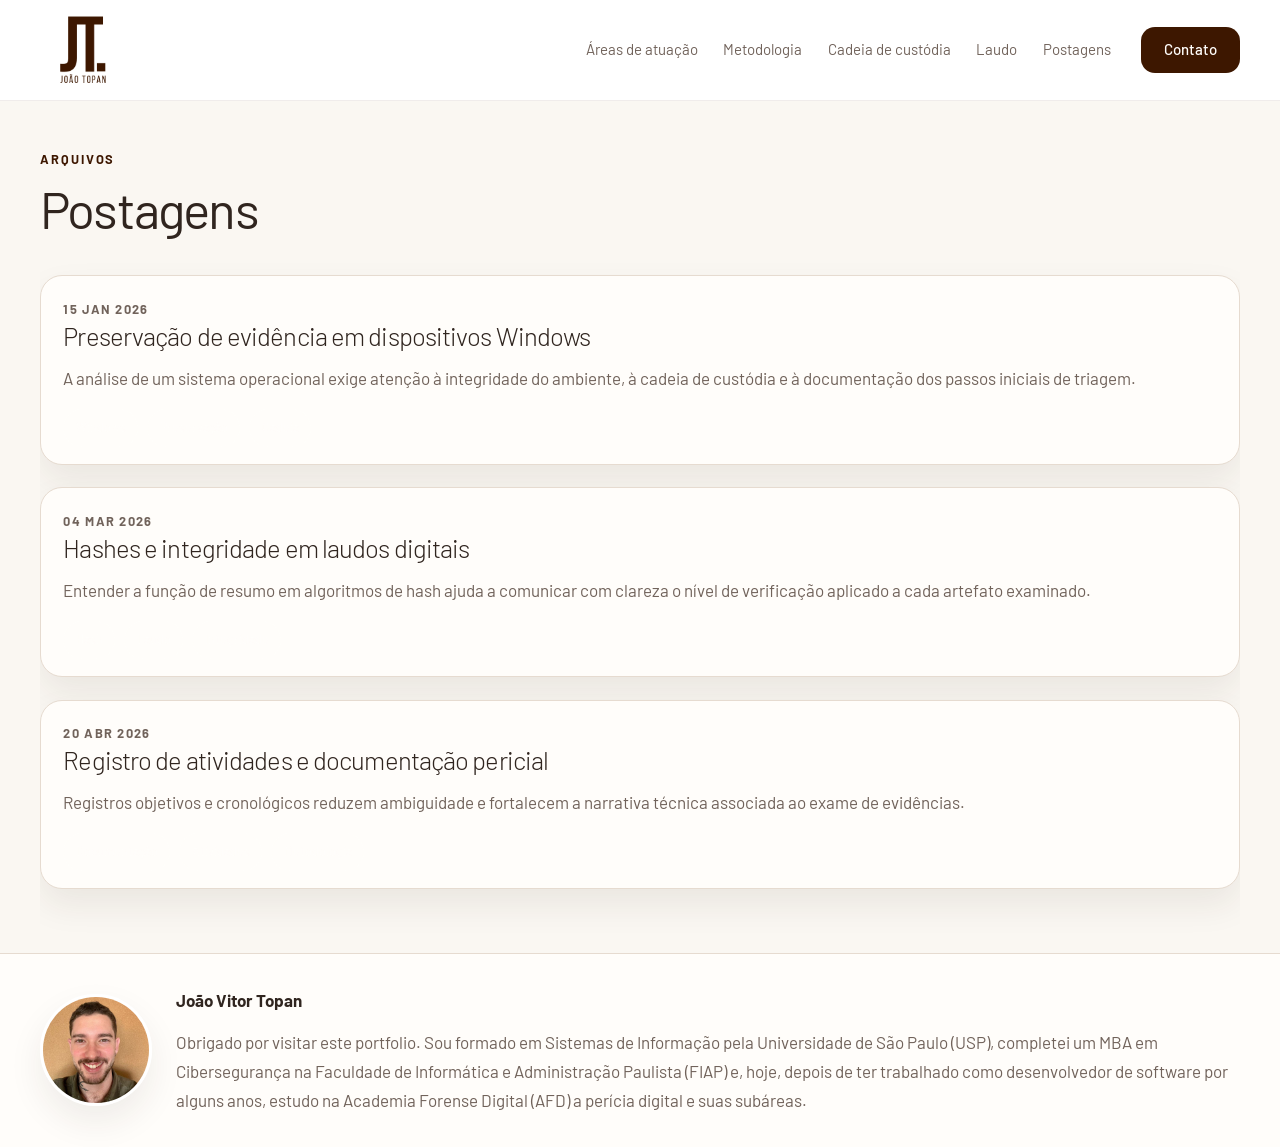
==== posts.html @ 3cdde1cd "v1" ====
<!DOCTYPE html>
<html lang="pt-BR">
  <head>
    <meta charset="UTF-8" />
    <meta http-equiv="X-UA-Compatible" content="IE=edge" />
    <meta name="viewport" content="width=device-width, initial-scale=1.0" />
    <meta
      name="description"
      content="Postagens sobre perícia digital, cadeia de custódia, laudos e análises de evidências."
    />
    <title>Postagens | João</title>
    <link rel="icon" href="assets/img/logo.png" type="image/png" />
    <link rel="preconnect" href="https://fonts.googleapis.com" />
    <link rel="preconnect" href="https://fonts.gstatic.com" crossorigin />
    <link
      href="https://fonts.googleapis.com/css2?family=Barlow:wght@300;400;500;600;700&display=swap"
      rel="stylesheet"
    />
    <link rel="stylesheet" href="css/style.css" />
  </head>
  <body>
    <header class="site-header">
      <nav class="navbar container" aria-label="Navegação principal">
        <a class="brand" href="index.html" aria-label="Voltar para a página inicial">
          <img src="assets/img/logo.png" alt="Logo João" height="86" width="86" />
        </a>

        <button
          class="nav-toggle"
          type="button"
          aria-controls="nav-menu"
          aria-expanded="false"
          aria-label="Abrir menu"
        >
          <span></span>
          <span></span>
          <span></span>
        </button>

        <div class="nav-menu" id="nav-menu">
          <a href="index.html#areas">Áreas de atuação</a>
          <a href="index.html#metodologia">Metodologia</a>
          <a href="index.html#custodia">Cadeia de custódia</a>
          <a href="index.html#laudo">Laudo</a>
          <a href="posts.html">Postagens</a>
          <a href="index.html#contato">Contato</a>
        </div>
      </nav>
    </header>

    <main class="container posts-page">
      <header class="page-header revelar">
        <p class="eyebrow">Arquivos</p>
        <h1>Postagens</h1>
      </header>

      <section class="post-list" aria-label="Lista de postagens">
        <article class="post-card revelar">
          <p class="post-date">15 jan 2026</p>
          <h2>Preservação de evidência em dispositivos Windows</h2>
          <p>
            A análise de um sistema operacional exige atenção à integridade do ambiente, à cadeia de
            custódia e à documentação dos passos iniciais de triagem.
          </p>
          <div class="case-tags">
            <span>Windows</span>
            <span>Preservação</span>
            <span>Cadeia</span>
          </div>
        </article>

        <article class="post-card revelar">
          <p class="post-date">04 mar 2026</p>
          <h2>Hashes e integridade em laudos digitais</h2>
          <p>
            Entender a função de resumo em algoritmos de hash ajuda a comunicar com clareza o nível de
            verificação aplicado a cada artefato examinado.
          </p>
          <div class="case-tags">
            <span>Hash</span>
            <span>Laudo</span>
            <span>Integridade</span>
          </div>
        </article>

        <article class="post-card revelar">
          <p class="post-date">20 abr 2026</p>
          <h2>Registro de atividades e documentação pericial</h2>
          <p>
            Registros objetivos e cronológicos reduzem ambiguidade e fortalecem a narrativa técnica
            associada ao exame de evidências.
          </p>
          <div class="case-tags">
            <span>Documentação</span>
            <span>Atividades</span>
            <span>Metodologia</span>
          </div>
        </article>
      </section>
    </main>

    <footer class="site-footer">
      <div class="container footer-grid">
        <div class="footer-profile">
          <img
            class="footer-avatar"
            src="assets/img/footer.jpg"
            alt="Retrato de João Vitor Topan"
            width="160"
            height="160"
          />
          <div class="footer-profile-copy">
            <p class="footer-title">João Vitor Topan</p>
            <p>
              Obrigado por visitar este portfolio. Sou formado em Sistemas de Informação pela
              Universidade de São Paulo (USP), completei um MBA em Cibersegurança na Faculdade de
              Informática e Administração Paulista (FIAP) e, hoje, depois de ter trabalhado como
              desenvolvedor de software por alguns anos, estudo na Academia Forense Digital (AFD) a
              perícia digital e suas subáreas.
            </p>
          </div>
        </div>
      </div>
    </footer>

    <script src="js/main.js"></script>
  </body>
</html>
---- css/style.css ----
:root {
  --bg: #faf7f2;
  --surface: #fffdfa;
  --surface-alt: #f5f0e9;
  --surface-soft: #f1e8df;
  --text: #30251f;
  --muted: #71635b;
  --border: #e6dbd0;
  --brand: #3d1700;
  --brand-soft: #f4e9df;
  --brand-rgb: 61, 23, 0;
  --shadow: 0 16px 34px rgba(52, 33, 22, 0.08);
  --radius: 22px;
  --radius-md: 18px;
  --radius-sm: 12px;
  --navbar-height: 100px;
  --methodology-pin-duration: 320px;
  --space-xs: 0.5rem;
  --space-sm: 1rem;
  --space-md: 1.5rem;
  --space-lg: 2rem;
  --space-xl: 3rem;
  --space-2xl: 4rem;
  --line-height: 1.7;
  --font-body: "Barlow", "Segoe UI", sans-serif;
  --font-heading: "Barlow", "Segoe UI", sans-serif;
  --font-mono: "SFMono-Regular", "Consolas", monospace;
}

* {
  box-sizing: border-box;
}

html {
  scroll-behavior: smooth;
  scroll-padding-top: 112px;
}

body {
  margin: 0;
  font-family: var(--font-body);
  font-size: 1.0625rem;
  background: var(--bg);
  color: var(--text);
  line-height: var(--line-height);
  text-rendering: optimizeLegibility;
  -webkit-font-smoothing: antialiased;
}

img {
  display: block;
  max-width: 100%;
  height: auto;
}

a {
  color: inherit;
  text-decoration: none;
}

button,
input,
textarea {
  font: inherit;
}

svg {
  overflow: visible;
}

.container {
  width: min(1200px, calc(100% - 48px));
  margin: 0 auto;
}

.site-header {
  position: sticky;
  top: 0;
  z-index: 20;
  background: #fff;
  border-bottom: 1px solid rgba(var(--brand-rgb), 0.08);
}

.navbar {
  display: flex;
  align-items: center;
  justify-content: space-between;
  width: min(1200px, calc(100% - 48px));
  max-width: 1200px;
  min-height: 100px;
  padding: 0;
  margin: 0 auto;
  position: relative;
}

.brand {
  display: inline-flex;
  align-items: center;
  justify-content: center;
  flex: 0 0 auto;
}

.brand img {
  width: 86px;
  height: 86px;
  object-fit: contain;
}

.nav-menu {
  display: flex;
  align-items: center;
  gap: clamp(1.1rem, 2vw, 2rem);
  font-size: 0.94rem;
  font-weight: 400;
  color: var(--muted);
}

.nav-menu a {
  position: relative;
  padding: 0.45rem 0;
  white-space: nowrap;
}

.nav-menu a:last-child {
  align-self: center;
  display: inline-flex;
  align-items: center;
  min-height: 46px;
  margin-left: 0.25rem;
  padding: 0 1.45rem;
  border-radius: 14px;
  background: var(--brand);
  color: #fffdfa;
  font-weight: 500;
}

.nav-menu a::after {
  content: "";
  position: absolute;
  left: 0;
  bottom: -0.2rem;
  width: 100%;
  height: 2px;
  background: var(--brand);
  transform: scaleX(0);
  transform-origin: left center;
  transition: transform 0.2s ease;
}

.nav-menu a:hover::after,
.nav-menu a:focus-visible::after {
  transform: scaleX(1);
}

.nav-menu a:last-child::after {
  content: none;
}

.nav-toggle {
  display: none;
  width: 46px;
  height: 46px;
  border: 1px solid var(--border);
  background: var(--surface);
  border-radius: 12px;
  padding: 0.7rem 0.6rem;
  cursor: pointer;
}

.nav-toggle span {
  display: block;
  width: 100%;
  height: 2px;
  background: var(--text);
  margin: 0.24rem 0;
  border-radius: 999px;
}

main {
  overflow-x: clip;
}

section {
  position: relative;
}

.hero {
  display: grid;
  grid-template-columns: 1.1fr 0.9fr;
  align-items: center;
  gap: 2.5rem;
  min-height: 75vh;
  padding: 3rem 0 2rem;
}

.eyebrow {
  margin: 0 0 0.45rem;
  color: var(--brand);
  font-size: 0.8rem;
  font-weight: 700;
  letter-spacing: 0.12rem;
  text-transform: uppercase;
}

h1,
h2,
h3 {
  color: var(--text);
  line-height: 1.2;
  margin: 0;
  font-weight: 500;
}

h1,
h2 {
  font-family: var(--font-heading);
  font-weight: 300;
  letter-spacing: -0.035em;
}

h1 {
  font-size: clamp(2.9rem, 4vw, 5rem);
  font-weight: 400;
  margin-bottom: 1.8rem;
}

h2 {
  font-size: clamp(2.2rem, 3.2vw, 3.25rem);
  margin-bottom: 0.8rem;
}

.hero-copy {
  max-width: 610px;
  margin-top: -1.25rem;
}

.lead-copy p {
  margin: 0 0 1rem;
  color: var(--muted);
  font-size: 1.125rem;
}

.lead-copy strong {
  color: var(--brand);
}

.hero-photo-wrap {
  margin: 0;
  justify-self: end;
  width: min(100%, 480px);
  border-radius: var(--radius);
  overflow: hidden;
  background: linear-gradient(135deg, #f3ebe2, #e8d8ca);
  box-shadow: var(--shadow);
}

.profile-photo {
  width: 100%;
  aspect-ratio: 1 / 1;
  object-fit: cover;
  border-radius: var(--radius);
}

.section {
  padding: 4.5rem 0;
}

.section-heading {
  margin-bottom: 2rem;
}

.section-heading.centered {
  text-align: center;
}

#areas.section {
  padding-bottom: 6.5rem;
}

.cards-grid {
  display: grid;
  grid-template-columns: repeat(8, minmax(0, 1fr));
  gap: 1.25rem;
  justify-items: center;
}

.mini-card:nth-child(5) {
  grid-column: 2 / span 2;
}

.mini-card:nth-child(6) {
  grid-column: 4 / span 2;
}

.mini-card:nth-child(7) {
  grid-column: 6 / span 2;
}

.mini-card {
  grid-column: span 2;
  width: 100%;
  background: var(--surface);
  border: 1px solid var(--border);
  border-radius: var(--radius-md);
  box-shadow: var(--shadow);
  padding: 1.2rem 1rem 1rem;
  text-align: center;
  transition: transform 0.2s ease, box-shadow 0.2s ease;
}

.mini-card:hover {
  transform: translateY(-4px);
  box-shadow: 0 20px 32px rgba(52, 33, 22, 0.1);
}

.mini-card img {
  width: 38px;
  height: 38px;
  object-fit: contain;
  margin: 0 auto 0.7rem;
}

.mini-card h3 {
  font-size: 1rem;
  font-weight: 500;
  letter-spacing: 0.01em;
}

.methodology {
  background: linear-gradient(180deg, #f3ebe2, #faf7f2);
  padding: 4rem 0 0;
}

.methodology-scroll {
  position: relative;
}

.methodology-sticky {
  position: relative;
}

.methodology-scroll.is-pinned .methodology-sticky {
  position: fixed;
  top: var(--navbar-height);
  right: 0;
  left: 0;
  z-index: 10;
  background: linear-gradient(180deg, #f3ebe2, #faf7f2);
}

.methodology-scroll.is-released .methodology-sticky {
  transform: translateY(var(--methodology-pin-duration));
}

.methodology-inner {
  position: relative;
}

.methodology-heading {
  position: relative;
  z-index: 2;
  margin-bottom: 1.75rem;
}

.methodology-intro {
  max-width: 780px;
  position: relative;
  z-index: 2;
  color: var(--muted);
}

.methodology-intro {
  margin: 0 0 0.8rem;
  line-height: 1.65;
}

.methodology-intro:last-of-type {
  margin-bottom: 1.75rem;
}

.process-stage-title {
  margin-bottom: 0.45rem;
  font-size: 1.5rem;
  font-weight: 500;
}

.process-stage-description {
  max-width: 900px;
  margin: 0 0 1.25rem;
  color: var(--muted);
}

.methodology-stages {
  display: grid;
}

.methodology-stage {
  position: relative;
  z-index: 0;
  grid-area: 1 / 1;
  opacity: 0;
  visibility: hidden;
  pointer-events: none;
  transition: opacity 1s ease, visibility 0s linear 1s;
}

.methodology-stage.is-active {
  z-index: 1;
  opacity: 1;
  visibility: visible;
  pointer-events: auto;
  transition-delay: 0s;
}

.methodology-stage .revelar {
  transition-duration: 0.95s;
}

.methodology-direction {
  position: absolute;
  top: 62%;
  display: grid;
  width: 42px;
  height: 42px;
  place-items: center;
  border: 1px solid rgba(var(--brand-rgb), 0.14);
  border-radius: 50%;
  background: var(--surface);
  box-shadow: var(--shadow);
  color: var(--brand);
  font-size: 1.7rem;
  line-height: 1;
}

.methodology-direction-next {
  right: -3.2rem;
}

.methodology-direction-previous {
  left: -3.2rem;
}

.process-grid {
  position: relative;
  z-index: 2;
  display: grid;
  grid-template-columns: repeat(4, minmax(0, 1fr));
  gap: 1.2rem;
}

.process-card {
  min-height: 238px;
  padding: 1.2rem 1rem 1.1rem;
  background: rgba(255, 255, 255, 0.8);
  border: 1px solid var(--border);
  border-radius: var(--radius-md);
  box-shadow: var(--shadow);
}

.process-card.revelar {
  transition: opacity 1s ease, transform 1s ease;
}

.process-card:nth-child(2).revelar.visivel {
  transition-delay: 0.14s;
}

.process-card:nth-child(3).revelar.visivel {
  transition-delay: 0.28s;
}

.process-card:nth-child(4).revelar.visivel {
  transition-delay: 0.42s;
}

.process-icon {
  width: 52px;
  height: 52px;
  border-radius: 14px;
  display: grid;
  place-items: center;
  background: var(--brand-soft);
  margin: 1rem 0 0.8rem;
}

.process-icon img {
  width: 30px;
  height: 30px;
  object-fit: contain;
}

.process-card h3 {
  font-size: 1.15rem;
  margin-bottom: 0.6rem;
}

.process-card p {
  margin: 0;
  color: var(--muted);
  font-size: 1rem;
}

.chain-section {
  background: #faf7f2;
}

.chain-section .section-heading {
  margin-bottom: 2.5rem;
}

.document-stage {
  display: grid;
  grid-template-columns: minmax(0, 1fr) minmax(220px, 0.78fr) minmax(0, 1fr);
  gap: clamp(1.25rem, 2.2vw, 2rem);
  align-items: center;
}

.document-placeholder {
  max-width: 360px;
  margin: 0;
  color: var(--muted);
  text-align: center;
  font-size: 1.125rem;
  justify-self: center;
}

.document-visual {
  width: 100%;
  aspect-ratio: 210 / 297;
  margin: 0;
  overflow: hidden;
  border: 1px solid rgba(var(--brand-rgb), 0.1);
  border-radius: 18px;
  box-shadow: var(--shadow);
}

.notepad {
  display: flex;
  flex-direction: column;
  padding: 1.4rem;
  background-color: var(--surface);
  background-image: repeating-linear-gradient(
    to bottom,
    transparent 0,
    transparent 26px,
    rgba(var(--brand-rgb), 0.045) 27px
  );
  -webkit-mask-image: linear-gradient(to right, transparent, #000 14%, #000 100%);
  mask-image: linear-gradient(to right, transparent, #000 14%, #000 100%);
}

.notepad.revelar {
  transform: translateX(-36px);
}

.notepad.revelar.visivel {
  transform: translateX(0);
}

.notepad-header {
  display: flex;
  align-items: center;
  gap: 0.55rem;
  padding-bottom: 0.9rem;
  border-bottom: 1px solid rgba(var(--brand-rgb), 0.16);
  color: var(--brand);
  font-family: var(--font-mono);
  font-size: 0.72rem;
  letter-spacing: 0.04em;
}

.notepad-indicator {
  width: 9px;
  height: 9px;
  border-radius: 50%;
  background: var(--brand);
}

.notepad-logs {
  display: grid;
  gap: 0.55rem;
  margin: 1rem 0 0;
  padding: 0;
  list-style: none;
  color: var(--muted);
  font-family: var(--font-mono);
  font-size: 0.75rem;
  line-height: 1.45;
}

.notepad-logs li {
  min-height: 1.45em;
  padding-bottom: 0.4rem;
  border-bottom: 1px solid rgba(var(--brand-rgb), 0.08);
  overflow-wrap: anywhere;
}

.custody-visual {
  -webkit-mask-image: linear-gradient(to right, #000 85%, transparent 100%);
  mask-image: linear-gradient(to right, #000 85%, transparent 100%);
}

.custody-visual.revelar {
  transform: translateX(36px);
}

.custody-visual.revelar.visivel {
  transform: translateX(0);
}

.custody-visual img {
  width: 100%;
  height: 100%;
  object-fit: cover;
  object-position: center;
}

.case-card,
.contact-form {
  background: var(--surface);
  border: 1px solid var(--border);
  border-radius: var(--radius);
  box-shadow: var(--shadow);
}

label {
  display: block;
  font-size: 0.9rem;
  color: var(--muted);
  font-weight: 600;
}

label span {
  display: block;
  margin-bottom: 0.4rem;
}

input,
textarea {
  width: 100%;
  border: 1px solid var(--border);
  border-radius: 12px;
  background: var(--surface-alt);
  padding: 0.8rem 0.9rem;
  color: var(--text);
  resize: vertical;
}

input:focus,
textarea:focus {
  outline: 2px solid rgba(var(--brand-rgb), 0.18);
  outline-offset: 1px;
}

.report-layout {
  display: grid;
  grid-template-columns: minmax(0, 1.15fr) minmax(0, 0.85fr);
  gap: 2rem;
  align-items: start;
}

.report-art {
  width: 100%;
}

.report-art img {
  width: 100%;
  height: auto;
  object-fit: contain;
}

.report-content {
  min-width: 0;
}

.report-heading {
  text-align: right;
}

.report-intro {
  max-width: 640px;
  margin: 0 0 1.5rem auto;
  color: var(--muted);
  text-align: right;
}

.report-bullets ol {
  list-style: decimal;
  padding: 0 0 0 1.5rem;
  margin: 0;
}

.report-bullets li {
  margin-bottom: 0.9rem;
}

.report-bullets li:last-child {
  margin-bottom: 0;
}

.report-bullets li {
  position: relative;
  padding: 0.9rem 1rem;
  border-left: 3px solid rgba(var(--brand-rgb), 0.16);
  background: rgba(var(--brand-rgb), 0.02);
  border-radius: 0 12px 12px 0;
}

.report-bullets strong {
  display: block;
  margin-bottom: 0.2rem;
  font-size: 1rem;
}

.report-bullets p {
  margin: 0;
  color: var(--muted);
  font-size: 1rem;
}

.case-card {
  padding: 2rem 2rem 1.5rem;
  background: var(--brand);
  border-color: var(--brand);
  overflow: hidden;
}

.case-card h2 {
  color: #fffdfa;
}

.case-tag {
  display: inline-block;
  padding: 0.45rem 0.8rem;
  background: var(--brand-soft);
  border: 1px solid rgba(var(--brand-rgb), 0.12);
  border-radius: 999px;
  color: var(--brand);
  font-size: 0.78rem;
  font-weight: 700;
  letter-spacing: 0.04rem;
  text-transform: uppercase;
}

.case-card h2 {
  margin-top: 1rem;
  margin-bottom: 0.8rem;
}

.case-card p {
  margin: 0;
  color: rgba(255, 253, 250, 0.84);
  max-width: 780px;
}

.case-tags {
  display: flex;
  flex-wrap: wrap;
  gap: 0.6rem;
  margin-top: 1.2rem;
}

.case-tags span {
  display: inline-flex;
  align-items: center;
  padding: 0.45rem 0.7rem;
  border-radius: 999px;
  background: rgba(255, 253, 250, 0.08);
  border: 1px solid rgba(255, 253, 250, 0.22);
  font-size: 0.78rem;
  color: rgba(255, 253, 250, 0.84);
}

.case-card .case-tag {
  background: #fffdfa;
  border-color: #fffdfa;
  color: var(--brand);
}

.case-posts-tab {
  display: block;
  margin: 1.5rem -2rem -1.5rem;
  padding: 1.1rem 2rem;
  background: #fffdfa;
  color: var(--brand);
  text-align: center;
  transition: background-color 0.2s ease;
}

.case-posts-tab:hover,
.case-posts-tab:focus-visible {
  background: var(--brand-soft);
}

.contact-layout {
  display: grid;
  grid-template-columns: 0.85fr 1.15fr;
  gap: 2rem;
  align-items: start;
}

.contact-copy {
  padding-top: 1rem;
}

.contact-copy p:last-child {
  color: var(--muted);
  max-width: 420px;
}

.contact-form {
  padding: 1.5rem;
  display: grid;
  gap: 1rem;
}

.field-group {
  position: relative;
}

.field-group label {
  margin-bottom: 0.4rem;
}

textarea {
  min-height: 150px;
}

.honeypot {
  position: absolute;
  left: -9999px;
  width: 1px;
  height: 1px;
  overflow: hidden;
}

button[type="submit"] {
  width: fit-content;
  background: var(--brand);
  color: #fff;
  border: none;
  border-radius: 12px;
  padding: 0.85rem 1.5rem;
  font-weight: 700;
  cursor: pointer;
  transition: filter 0.2s ease, transform 0.2s ease;
}

button[type="submit"]:hover {
  filter: brightness(1.04);
}

button[type="submit"]:disabled {
  opacity: 0.7;
  cursor: wait;
}

.form-status {
  margin: 0;
  min-height: 1.4rem;
  font-size: 0.92rem;
  color: var(--muted);
}

.form-status.success {
  color: #0f6b4c;
}

.form-status.error {
  color: #8a2c2c;
}

.site-footer {
  background: var(--surface);
  border-top: 1px solid var(--border);
  padding: 2rem 0;
}

.footer-grid {
  display: flex;
  align-items: center;
}

.footer-profile {
  display: flex;
  width: 100%;
  align-items: center;
  gap: 1.5rem;
}

.footer-avatar {
  width: 112px;
  height: 112px;
  flex: 0 0 auto;
  border: 3px solid #fff;
  border-radius: 50%;
  object-fit: cover;
  box-shadow: var(--shadow);
}

.footer-profile-copy {
  flex: 1;
  max-width: 1064px;
}

.footer-profile-copy p {
  margin: 0;
  color: var(--muted);
}

.footer-title {
  margin-bottom: 0.8rem !important;
  color: var(--text) !important;
  font-weight: 700;
}

.posts-page {
  padding-top: 3rem;
  padding-bottom: 4rem;
}

.page-header {
  margin-bottom: 2.25rem;
}

.post-list {
  display: grid;
  gap: 1.4rem;
}

.post-card {
  background: var(--surface);
  border: 1px solid var(--border);
  border-radius: var(--radius);
  box-shadow: var(--shadow);
  padding: 1.4rem 1.4rem 1.1rem;
}

.post-date {
  margin: 0 0 0.8rem;
  font-size: 0.8rem;
  font-weight: 700;
  text-transform: uppercase;
  letter-spacing: 0.08rem;
  color: var(--muted);
}

.post-card h2 {
  font-size: clamp(1.5rem, 2vw, 2rem);
  margin-bottom: 0.8rem;
}

.post-card p {
  margin: 0;
  color: var(--muted);
}

.post-card .case-tags {
  margin-top: 1rem;
}

.revelar {
  opacity: 0;
  transform: translateY(24px);
  transition: opacity 0.7s ease, transform 0.7s ease;
}

.revelar.visivel {
  opacity: 1;
  transform: translateY(0);
}

@media (max-width: 900px) {
  :root {
    --navbar-height: 78px;
  }

  .navbar {
    min-height: 78px;
  }

  .brand img {
    width: 60px;
    height: 60px;
  }

  .nav-toggle {
    display: block;
  }

  .nav-menu {
    position: absolute;
    top: calc(100% + 0.5rem);
    right: 14px;
    left: 14px;
    display: none;
    flex-direction: column;
    align-items: flex-start;
    background: rgba(255, 255, 255, 0.96);
    border: 1px solid var(--border);
    border-radius: 16px;
    padding: 1rem 1.2rem;
    box-shadow: var(--shadow);
  }

  .nav-menu.open {
    display: flex;
  }

  .nav-menu a:last-child {
    align-self: stretch;
    min-height: 46px;
    margin-top: 0.25rem;
    padding: 0 1rem;
    border-radius: 12px;
  }

  .hero,
  .report-layout,
  .contact-layout {
    grid-template-columns: 1fr;
  }

  .hero {
    padding-top: 3rem;
  }

  .hero-photo-wrap {
    justify-self: center;
    width: min(100%, 420px);
  }

  .cards-grid {
    grid-template-columns: repeat(2, minmax(0, 1fr));
  }

  .cards-grid .mini-card {
    grid-column: auto;
  }

  .process-grid {
    grid-template-columns: repeat(2, minmax(0, 1fr));
    gap: 0.8rem;
  }

  .methodology-direction {
    display: none;
  }

  .process-card {
    min-height: 205px;
  }

  .report-art {
    width: min(100%, 720px);
    margin: 0 auto;
  }

  .report-content {
    width: 100%;
  }

  .document-stage {
    grid-template-columns: repeat(2, minmax(0, 1fr));
  }

  .notepad {
    grid-column: 1;
    grid-row: 1;
  }

  .custody-visual {
    grid-column: 2;
    grid-row: 1;
  }

  .document-placeholder {
    grid-column: 1 / -1;
    grid-row: 2;
  }
}

@media (min-width: 901px) and (max-width: 1320px) {
  .process-grid {
    margin-inline: 3rem;
  }

  .methodology-direction-next {
    right: 0;
  }

  .methodology-direction-previous {
    left: 0;
  }
}

@media (max-width: 700px) {
  .document-stage {
    grid-template-columns: 1fr;
    gap: 1.5rem;
  }

  .notepad.revelar {
    transform: translateX(-12px);
  }

  .custody-visual.revelar {
    transform: translateX(12px);
  }

  .notepad,
  .document-placeholder,
  .custody-visual {
    grid-column: 1;
  }

  .notepad {
    grid-row: 1;
  }

  .document-placeholder {
    grid-row: 2;
  }

  .custody-visual {
    grid-row: 3;
    -webkit-mask-image: none;
    mask-image: none;
  }

  .document-visual {
    width: min(100%, 380px);
    margin: 0 auto;
  }
}

@media (max-width: 600px) {
  .container {
    width: min(100% - 28px, 980px);
  }

  .hero {
    min-height: auto;
    padding-top: 2.75rem;
  }

  .section {
    padding: 3.4rem 0;
  }

  .cards-grid {
    grid-template-columns: 1fr;
  }

  #areas.section {
    padding-bottom: 5rem;
  }

  .methodology {
    padding: 3rem 0 0;
  }

  .process-card {
    min-height: 185px;
    padding: 0.8rem 0.7rem;
  }

  .process-icon {
    width: 38px;
    height: 38px;
    margin: 0.4rem 0 0.35rem;
  }

  .process-card h3 {
    font-size: 1rem;
    margin-bottom: 0.4rem;
  }

  .contact-form,
  .case-card {
    padding: 1rem;
  }

  .case-posts-tab {
    margin: 1rem -1rem -1rem;
    padding: 1rem;
  }

  .footer-profile {
    align-items: flex-start;
    gap: 1rem;
  }

  .footer-avatar {
    width: 72px;
    height: 72px;
  }
}

@media (prefers-reduced-motion: reduce) {
  html {
    scroll-behavior: auto;
  }

  *, *::before, *::after {
    animation: none !important;
    transition: none !important;
  }

  .revelar,
  .revelar.visivel {
    opacity: 1;
    transform: none;
  }

  .process-card {
    opacity: 1;
    transform: none;
  }

  .methodology-sticky {
    position: relative;
    top: auto;
  }

  .methodology-stages {
    display: block;
  }

  .methodology-stage,
  .methodology-stage:not(.is-active) {
    display: block;
    opacity: 1;
    visibility: visible;
    pointer-events: auto;
    transition: none;
  }
}
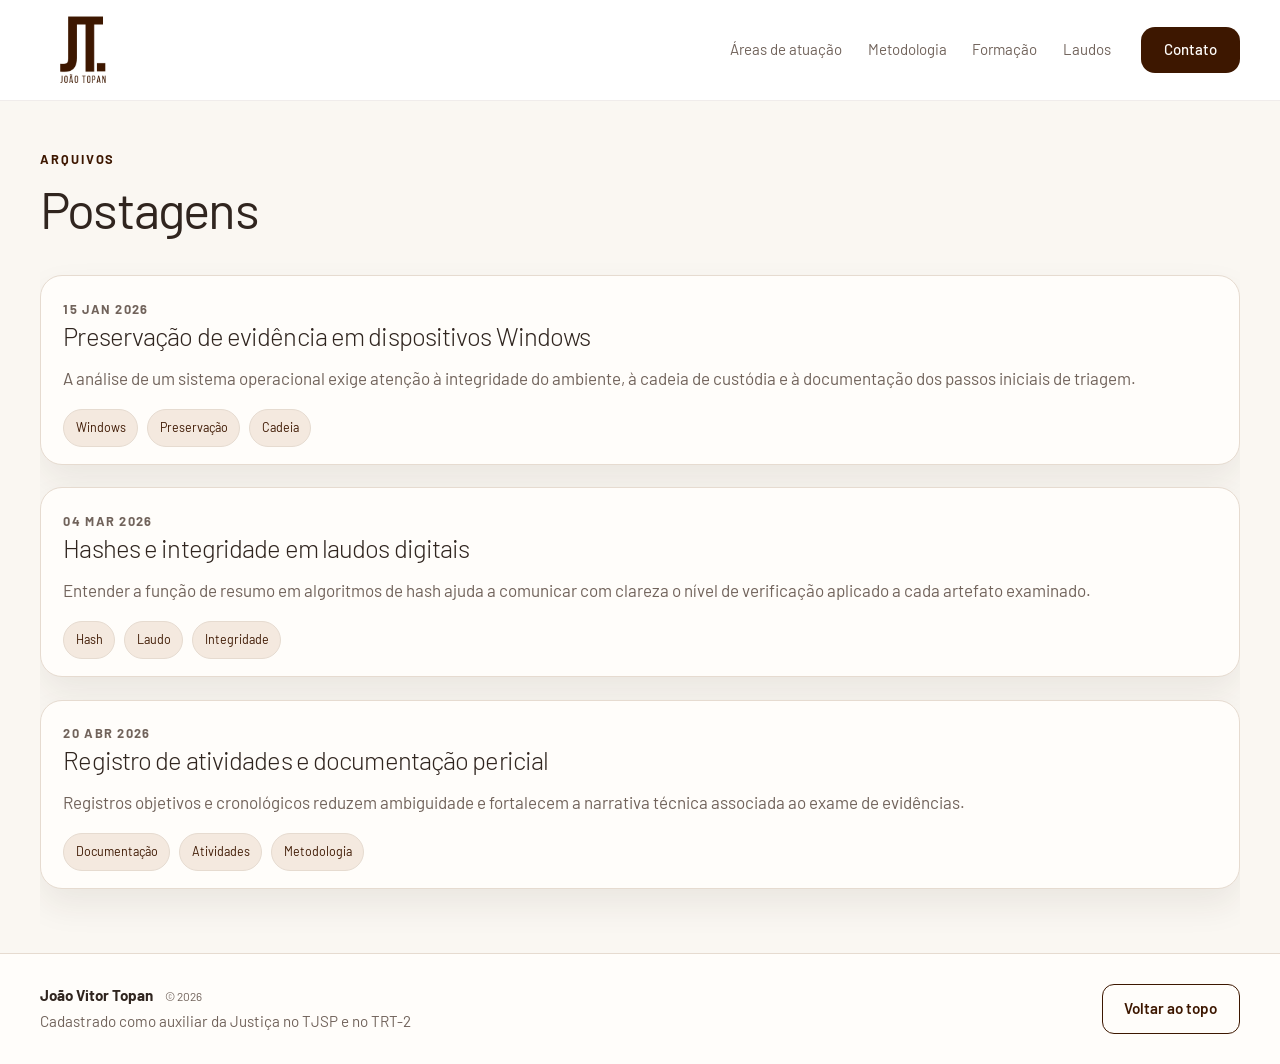
==== commit 0d853620: "refatoração: alterações iniciais ainda preciso mexer no design de algumas partes, arrumar o tamanho " ====
--- a/posts.html
+++ b/posts.html
@@ -40,9 +40,8 @@
         <div class="nav-menu" id="nav-menu">
           <a href="index.html#areas">Áreas de atuação</a>
           <a href="index.html#metodologia">Metodologia</a>
-          <a href="index.html#custodia">Cadeia de custódia</a>
-          <a href="index.html#laudo">Laudo</a>
-          <a href="posts.html">Postagens</a>
+          <a href="index.html#formacao">Formação</a>
+          <a href="index.html#laudos">Laudos</a>
           <a href="index.html#contato">Contato</a>
         </div>
       </nav>
@@ -101,25 +100,11 @@
 
     <footer class="site-footer">
       <div class="container footer-grid">
-        <div class="footer-profile">
-          <img
-            class="footer-avatar"
-            src="assets/img/footer.jpg"
-            alt="Retrato de João Vitor Topan"
-            width="160"
-            height="160"
-          />
-          <div class="footer-profile-copy">
-            <p class="footer-title">João Vitor Topan</p>
-            <p>
-              Obrigado por visitar este portfolio. Sou formado em Sistemas de Informação pela
-              Universidade de São Paulo (USP), completei um MBA em Cibersegurança na Faculdade de
-              Informática e Administração Paulista (FIAP) e, hoje, depois de ter trabalhado como
-              desenvolvedor de software por alguns anos, estudo na Academia Forense Digital (AFD) a
-              perícia digital e suas subáreas.
-            </p>
-          </div>
+        <div class="footer-identity">
+          <p class="footer-title">João Vitor Topan <span>© <span id="current-year"></span></span></p>
+          <p>Cadastrado como auxiliar da Justiça no TJSP e no TRT-2</p>
         </div>
+        <a class="button button-secondary footer-top-link" href="index.html#inicio">Voltar ao topo</a>
       </div>
     </footer>
 
--- a/css/style.css
+++ b/css/style.css
@@ -2,7 +2,6 @@
   --bg: #faf7f2;
   --surface: #fffdfa;
   --surface-alt: #f5f0e9;
-  --surface-soft: #f1e8df;
   --text: #30251f;
   --muted: #71635b;
   --border: #e6dbd0;
@@ -12,61 +11,35 @@
   --shadow: 0 16px 34px rgba(52, 33, 22, 0.08);
   --radius: 22px;
   --radius-md: 18px;
-  --radius-sm: 12px;
   --navbar-height: 100px;
-  --methodology-pin-duration: 320px;
-  --space-xs: 0.5rem;
-  --space-sm: 1rem;
-  --space-md: 1.5rem;
-  --space-lg: 2rem;
-  --space-xl: 3rem;
-  --space-2xl: 4rem;
-  --line-height: 1.7;
   --font-body: "Barlow", "Segoe UI", sans-serif;
   --font-heading: "Barlow", "Segoe UI", sans-serif;
-  --font-mono: "SFMono-Regular", "Consolas", monospace;
-}
-
-* {
-  box-sizing: border-box;
-}
+}
+
+* { box-sizing: border-box; }
 
 html {
   scroll-behavior: smooth;
   scroll-padding-top: 112px;
+  overflow-x: hidden;
 }
 
 body {
   margin: 0;
+  overflow-x: hidden;
   font-family: var(--font-body);
   font-size: 1.0625rem;
   background: var(--bg);
   color: var(--text);
-  line-height: var(--line-height);
+  line-height: 1.7;
   text-rendering: optimizeLegibility;
   -webkit-font-smoothing: antialiased;
 }
 
-img {
-  display: block;
-  max-width: 100%;
-  height: auto;
-}
-
-a {
-  color: inherit;
-  text-decoration: none;
-}
-
-button,
-input,
-textarea {
-  font: inherit;
-}
-
-svg {
-  overflow: visible;
-}
+img { display: block; max-width: 100%; height: auto; }
+a { color: inherit; text-decoration: none; }
+button, input, textarea { font: inherit; }
+button, a { -webkit-tap-highlight-color: transparent; }
 
 .container {
   width: min(1200px, calc(100% - 48px));
@@ -85,33 +58,18 @@
   display: flex;
   align-items: center;
   justify-content: space-between;
-  width: min(1200px, calc(100% - 48px));
-  max-width: 1200px;
   min-height: 100px;
-  padding: 0;
-  margin: 0 auto;
   position: relative;
 }
 
-.brand {
-  display: inline-flex;
-  align-items: center;
-  justify-content: center;
-  flex: 0 0 auto;
-}
-
-.brand img {
-  width: 86px;
-  height: 86px;
-  object-fit: contain;
-}
+.brand { display: inline-flex; align-items: center; justify-content: center; }
+.brand img { width: 86px; height: 86px; object-fit: contain; }
 
 .nav-menu {
   display: flex;
   align-items: center;
   gap: clamp(1.1rem, 2vw, 2rem);
   font-size: 0.94rem;
-  font-weight: 400;
   color: var(--muted);
 }
 
@@ -122,10 +80,9 @@
 }
 
 .nav-menu a:last-child {
-  align-self: center;
+  min-height: 46px;
   display: inline-flex;
   align-items: center;
-  min-height: 46px;
   margin-left: 0.25rem;
   padding: 0 1.45rem;
   border-radius: 14px;
@@ -148,13 +105,8 @@
 }
 
 .nav-menu a:hover::after,
-.nav-menu a:focus-visible::after {
-  transform: scaleX(1);
-}
-
-.nav-menu a:last-child::after {
-  content: none;
-}
+.nav-menu a:focus-visible::after { transform: scaleX(1); }
+.nav-menu a:last-child::after { content: none; }
 
 .nav-toggle {
   display: none;
@@ -176,13 +128,8 @@
   border-radius: 999px;
 }
 
-main {
-  overflow-x: clip;
-}
-
-section {
-  position: relative;
-}
+main { overflow-x: clip; }
+section { position: relative; }
 
 .hero {
   display: grid;
@@ -202,17 +149,14 @@
   text-transform: uppercase;
 }
 
-h1,
-h2,
-h3 {
+h1, h2, h3 {
   color: var(--text);
   line-height: 1.2;
   margin: 0;
   font-weight: 500;
 }
 
-h1,
-h2 {
+h1, h2 {
   font-family: var(--font-heading);
   font-weight: 300;
   letter-spacing: -0.035em;
@@ -223,26 +167,43 @@
   font-weight: 400;
   margin-bottom: 1.8rem;
 }
+h1 span { display: block; }
 
 h2 {
   font-size: clamp(2.2rem, 3.2vw, 3.25rem);
   margin-bottom: 0.8rem;
 }
 
-.hero-copy {
-  max-width: 610px;
-  margin-top: -1.25rem;
-}
-
+.hero-copy { max-width: 610px; margin-top: -1.25rem; }
 .lead-copy p {
-  margin: 0 0 1rem;
+  margin: 0 0 1.5rem;
   color: var(--muted);
   font-size: 1.125rem;
 }
-
-.lead-copy strong {
-  color: var(--brand);
-}
+.lead-copy strong { color: var(--brand); }
+
+.hero-actions,
+.report-actions {
+  display: flex;
+  flex-wrap: wrap;
+  gap: 0.8rem;
+}
+
+.button {
+  display: inline-flex;
+  align-items: center;
+  justify-content: center;
+  min-height: 48px;
+  padding: 0.72rem 1.35rem;
+  border: 1px solid var(--brand);
+  border-radius: 12px;
+  font-weight: 600;
+  transition: background 0.2s ease, color 0.2s ease, transform 0.2s ease;
+}
+
+.button:hover, .button:focus-visible { transform: translateY(-2px); }
+.button-primary { background: var(--brand); color: #fffdfa; }
+.button-secondary { background: var(--surface); color: var(--brand); }
 
 .hero-photo-wrap {
   margin: 0;
@@ -261,216 +222,83 @@
   border-radius: var(--radius);
 }
 
-.section {
-  padding: 4.5rem 0;
-}
-
-.section-heading {
-  margin-bottom: 2rem;
-}
-
-.section-heading.centered {
-  text-align: center;
-}
-
-#areas.section {
-  padding-bottom: 6.5rem;
-}
+.section { padding: 4.5rem 0; }
+.section-heading { margin-bottom: 2rem; }
+.section-heading.centered { text-align: center; }
+.section-heading > p { margin: 0; color: var(--muted); }
+#areas.section { padding-bottom: 6.5rem; }
 
 .cards-grid {
   display: grid;
-  grid-template-columns: repeat(8, minmax(0, 1fr));
+  grid-template-columns: repeat(4, minmax(0, 1fr));
   gap: 1.25rem;
-  justify-items: center;
-}
-
-.mini-card:nth-child(5) {
-  grid-column: 2 / span 2;
-}
-
-.mini-card:nth-child(6) {
-  grid-column: 4 / span 2;
-}
-
-.mini-card:nth-child(7) {
-  grid-column: 6 / span 2;
-}
-
-.mini-card {
-  grid-column: span 2;
-  width: 100%;
+  align-items: stretch;
+}
+
+.area-card,
+.process-card,
+.methodology-block,
+.formation-card,
+.contact-form {
   background: var(--surface);
   border: 1px solid var(--border);
   border-radius: var(--radius-md);
   box-shadow: var(--shadow);
-  padding: 1.2rem 1rem 1rem;
-  text-align: center;
+}
+
+.area-card {
+  min-height: 300px;
+  padding: 1.35rem 1.25rem;
+  font-size: 1.125rem;
   transition: transform 0.2s ease, box-shadow 0.2s ease;
 }
 
-.mini-card:hover {
+.area-card:hover {
   transform: translateY(-4px);
   box-shadow: 0 20px 32px rgba(52, 33, 22, 0.1);
 }
 
-.mini-card img {
-  width: 38px;
-  height: 38px;
-  object-fit: contain;
-  margin: 0 auto 0.7rem;
-}
-
-.mini-card h3 {
-  font-size: 1rem;
-  font-weight: 500;
-  letter-spacing: 0.01em;
-}
+.area-card h3, .formation-card h3, .methodology-note h3 {
+  font-size: 1.15rem;
+  margin-bottom: 1.1rem;
+}
+
+.area-card h3 { text-align: center; }
+.area-card ul, .training-content ul {
+  margin: 0;
+  padding-left: 1.15rem;
+  color: var(--muted);
+}
+
+.area-card li, .training-content li { margin-bottom: 0.6rem; }
+.area-card li:last-child, .training-content li:last-child { margin-bottom: 0; }
+.carousel-controls { display: none; }
 
 .methodology {
   background: linear-gradient(180deg, #f3ebe2, #faf7f2);
-  padding: 4rem 0 0;
-}
-
-.methodology-scroll {
-  position: relative;
-}
-
-.methodology-sticky {
-  position: relative;
-}
-
-.methodology-scroll.is-pinned .methodology-sticky {
-  position: fixed;
-  top: var(--navbar-height);
-  right: 0;
-  left: 0;
-  z-index: 10;
-  background: linear-gradient(180deg, #f3ebe2, #faf7f2);
-}
-
-.methodology-scroll.is-released .methodology-sticky {
-  transform: translateY(var(--methodology-pin-duration));
-}
-
-.methodology-inner {
-  position: relative;
-}
-
-.methodology-heading {
-  position: relative;
-  z-index: 2;
-  margin-bottom: 1.75rem;
+  padding: 4.5rem 0;
 }
 
 .methodology-intro {
-  max-width: 780px;
-  position: relative;
-  z-index: 2;
-  color: var(--muted);
-}
-
-.methodology-intro {
-  margin: 0 0 0.8rem;
+  max-width: 860px;
+  margin: 0 0 1.75rem;
+  color: var(--muted);
+  font-size: 1.125rem;
   line-height: 1.65;
 }
 
-.methodology-intro:last-of-type {
-  margin-bottom: 1.75rem;
-}
-
-.process-stage-title {
-  margin-bottom: 0.45rem;
-  font-size: 1.5rem;
-  font-weight: 500;
-}
-
-.process-stage-description {
-  max-width: 900px;
-  margin: 0 0 1.25rem;
-  color: var(--muted);
-}
-
-.methodology-stages {
-  display: grid;
-}
-
-.methodology-stage {
-  position: relative;
-  z-index: 0;
-  grid-area: 1 / 1;
-  opacity: 0;
-  visibility: hidden;
-  pointer-events: none;
-  transition: opacity 1s ease, visibility 0s linear 1s;
-}
-
-.methodology-stage.is-active {
-  z-index: 1;
-  opacity: 1;
-  visibility: visible;
-  pointer-events: auto;
-  transition-delay: 0s;
-}
-
-.methodology-stage .revelar {
-  transition-duration: 0.95s;
-}
-
-.methodology-direction {
-  position: absolute;
-  top: 62%;
-  display: grid;
-  width: 42px;
-  height: 42px;
-  place-items: center;
-  border: 1px solid rgba(var(--brand-rgb), 0.14);
-  border-radius: 50%;
-  background: var(--surface);
-  box-shadow: var(--shadow);
-  color: var(--brand);
-  font-size: 1.7rem;
-  line-height: 1;
-}
-
-.methodology-direction-next {
-  right: -3.2rem;
-}
-
-.methodology-direction-previous {
-  left: -3.2rem;
-}
-
 .process-grid {
-  position: relative;
-  z-index: 2;
   display: grid;
   grid-template-columns: repeat(4, minmax(0, 1fr));
   gap: 1.2rem;
+  margin-bottom: 2.5rem;
 }
 
 .process-card {
-  min-height: 238px;
+  min-height: 230px;
   padding: 1.2rem 1rem 1.1rem;
   background: rgba(255, 255, 255, 0.8);
-  border: 1px solid var(--border);
-  border-radius: var(--radius-md);
-  box-shadow: var(--shadow);
-}
-
-.process-card.revelar {
-  transition: opacity 1s ease, transform 1s ease;
-}
-
-.process-card:nth-child(2).revelar.visivel {
-  transition-delay: 0.14s;
-}
-
-.process-card:nth-child(3).revelar.visivel {
-  transition-delay: 0.28s;
-}
-
-.process-card:nth-child(4).revelar.visivel {
-  transition-delay: 0.42s;
+  font-size: 1.125rem;
 }
 
 .process-icon {
@@ -480,163 +308,277 @@
   display: grid;
   place-items: center;
   background: var(--brand-soft);
-  margin: 1rem 0 0.8rem;
-}
-
-.process-icon img {
-  width: 30px;
-  height: 30px;
+  margin: 0 0 0.8rem;
+}
+
+.process-icon img { width: 30px; height: 30px; object-fit: contain; }
+.process-card h3 { font-size: 1.15rem; margin-bottom: 0.6rem; }
+.process-card p { margin: 0; color: var(--muted); font-size: 1em; }
+
+.principles { margin-bottom: 2.5rem; }
+.principles > h3 { font-size: 1.4rem; margin-bottom: 0.8rem; }
+.principle-grid {
+  display: grid;
+  grid-template-columns: repeat(4, minmax(0, 1fr));
+  gap: 1.25rem;
+  align-items: start;
+}
+
+.principle-item { min-width: 0; }
+.principle-toggle {
+  width: 100%;
+  min-height: 72px;
+  display: flex;
+  align-items: center;
+  justify-content: space-between;
+  gap: 0.75rem;
+  padding: 1rem 1.1rem;
+  border: 1px solid var(--border);
+  border-radius: var(--radius-md);
+  background: rgba(255, 255, 255, 0.8);
+  box-shadow: var(--shadow);
+  color: var(--text);
+  text-align: left;
+  font-weight: 600;
+  cursor: pointer;
+  transition: background 0.2s ease, border-color 0.2s ease;
+}
+
+.principle-toggle:hover,
+.principle-toggle[aria-expanded="true"] {
+  background: var(--surface);
+  border-color: rgba(var(--brand-rgb), 0.4);
+}
+
+.principle-chevron {
+  flex: 0 0 auto;
+  color: var(--brand);
+  font-size: 1.5rem;
+  line-height: 1;
+  transition: transform 0.2s ease;
+}
+
+.principle-toggle[aria-expanded="true"] .principle-chevron { transform: rotate(45deg); }
+.principle-panel[hidden] { display: none; }
+.principle-panel {
+  padding: 1rem 0.25rem 0;
+  color: var(--muted);
+  font-size: 1.125rem;
+  animation: principle-expand 0.28s ease both;
+}
+
+.principle-panel img {
+  width: 42px;
+  height: 42px;
   object-fit: contain;
-}
-
-.process-card h3 {
-  font-size: 1.15rem;
-  margin-bottom: 0.6rem;
-}
-
-.process-card p {
-  margin: 0;
-  color: var(--muted);
-  font-size: 1rem;
-}
-
-.chain-section {
-  background: #faf7f2;
-}
-
-.chain-section .section-heading {
-  margin-bottom: 2.5rem;
-}
-
-.document-stage {
+  margin-bottom: 0.65rem;
+}
+
+.principle-panel p { margin: 0; }
+
+@keyframes principle-expand {
+  from { opacity: 0; transform: translateY(-8px); }
+  to { opacity: 1; transform: translateY(0); }
+}
+
+.methodology-notes-wrap { margin-top: 1rem; }
+.methodology-notes {
+  position: relative;
+  min-height: 470px;
+}
+
+.methodology-notes::before {
+  content: "";
+  position: absolute;
+  left: 50%;
+  top: 8px;
+  width: 430px;
+  height: 430px;
+  border: 1px solid rgba(var(--brand-rgb), 0.16);
+  border-radius: 50%;
+  transform: translateX(-50%);
+}
+
+.methodology-note {
+  position: absolute;
+  z-index: 1;
+  width: 31%;
+  color: var(--muted);
+  font-size: 1.125rem;
+}
+
+.methodology-note::before {
+  content: "";
+  display: block;
+  width: 12px;
+  height: 12px;
+  margin-bottom: 0.8rem;
+  border: 3px solid var(--bg);
+  border-radius: 50%;
+  background: var(--brand);
+  box-shadow: 0 0 0 1px rgba(var(--brand-rgb), 0.25);
+}
+
+.methodology-note h3 { color: var(--text); }
+.methodology-note p { margin: 0; }
+.methodology-note:nth-child(1) { top: 0; left: 50%; transform: translateX(-50%); }
+.methodology-note:nth-child(1)::before { margin-inline: auto; }
+.methodology-note:nth-child(1) h3, .methodology-note:nth-child(1) p { text-align: center; }
+.methodology-note:nth-child(2) { right: 0; bottom: 0; }
+.methodology-note:nth-child(3) { left: 0; bottom: 0; }
+.notes-controls { display: none; }
+
+.formation-intro {
+  max-width: 950px;
+  margin: 0 0 2.5rem;
+  color: var(--muted);
+}
+
+.education-timeline {
+  position: relative;
   display: grid;
-  grid-template-columns: minmax(0, 1fr) minmax(220px, 0.78fr) minmax(0, 1fr);
-  gap: clamp(1.25rem, 2.2vw, 2rem);
-  align-items: center;
-}
-
-.document-placeholder {
-  max-width: 360px;
-  margin: 0;
-  color: var(--muted);
-  text-align: center;
-  font-size: 1.125rem;
-  justify-self: center;
-}
-
-.document-visual {
-  width: 100%;
-  aspect-ratio: 210 / 297;
-  margin: 0;
-  overflow: hidden;
-  border: 1px solid rgba(var(--brand-rgb), 0.1);
-  border-radius: 18px;
-  box-shadow: var(--shadow);
-}
-
-.notepad {
+  grid-template-columns: repeat(3, minmax(0, 1fr));
+  gap: 2rem;
+  margin: 1.5rem 0 4rem;
+}
+
+.education-timeline::before {
+  content: "";
+  position: absolute;
+  top: 30px;
+  left: 10%;
+  right: 10%;
+  height: 2px;
+  background: linear-gradient(90deg, transparent, var(--border) 8%, var(--brand) 50%, var(--border) 92%, transparent);
+}
+
+.education-entry {
+  position: relative;
+  z-index: 1;
   display: flex;
   flex-direction: column;
-  padding: 1.4rem;
-  background-color: var(--surface);
-  background-image: repeating-linear-gradient(
-    to bottom,
-    transparent 0,
-    transparent 26px,
-    rgba(var(--brand-rgb), 0.045) 27px
-  );
-  -webkit-mask-image: linear-gradient(to right, transparent, #000 14%, #000 100%);
-  mask-image: linear-gradient(to right, transparent, #000 14%, #000 100%);
-}
-
-.notepad.revelar {
-  transform: translateX(-36px);
-}
-
-.notepad.revelar.visivel {
-  transform: translateX(0);
-}
-
-.notepad-header {
-  display: flex;
+  align-items: center;
+  text-align: center;
+  padding-top: 0.25rem;
+  transition-delay: 0.1s;
+}
+
+.education-entry:nth-child(2) { transition-delay: 0.25s; }
+.education-entry:nth-child(3) { transition-delay: 0.4s; }
+
+.education-years {
+  display: inline-flex;
   align-items: center;
   gap: 0.55rem;
-  padding-bottom: 0.9rem;
-  border-bottom: 1px solid rgba(var(--brand-rgb), 0.16);
+  min-height: 56px;
+  padding: 0 0.5rem;
+  background: var(--bg);
   color: var(--brand);
-  font-family: var(--font-mono);
-  font-size: 0.72rem;
-  letter-spacing: 0.04em;
-}
-
-.notepad-indicator {
-  width: 9px;
-  height: 9px;
+  font-weight: 700;
+}
+
+.education-years time {
+  display: inline-flex;
+  width: 40px;
+  height: 40px;
+  align-items: center;
+  justify-content: center;
+  border: 1px solid var(--border);
+  border-radius: 50%;
+  background: var(--surface);
+  box-shadow: var(--shadow);
+}
+
+.education-entry img {
+  width: 130px;
+  height: 82px;
+  object-fit: contain;
+  margin: 1rem 0;
+}
+
+.education-entry h3 { max-width: 330px; font-size: 1.2rem; }
+.education-entry p { max-width: 330px; margin: 0.55rem 0 0; color: var(--muted); }
+
+.training-content { margin-top: 2rem; }
+.training-content > h3 { font-size: 1.4rem; margin-bottom: 1rem; }
+.training-content strong { color: var(--text); }
+.training-list {
+  position: relative;
+  list-style: none;
+  padding: 0 0 0 1.8rem !important;
+}
+
+.training-list::before {
+  content: "";
+  position: absolute;
+  left: 6px;
+  top: 0.5rem;
+  bottom: 0.7rem;
+  width: 1px;
+  background: var(--border);
+}
+
+.training-list li {
+  position: relative;
+  margin: 0;
+  padding: 0 0 1.35rem;
+}
+
+.training-list li::before {
+  content: "";
+  position: absolute;
+  left: -1.8rem;
+  top: 0.55rem;
+  width: 12px;
+  height: 12px;
   border-radius: 50%;
   background: var(--brand);
-}
-
-.notepad-logs {
+  box-shadow: 0 0 0 4px var(--bg);
+}
+
+.training-list li strong { display: block; margin-bottom: 0.25rem; }
+.training-list li p { margin: 0; color: var(--muted); }
+
+.report-intro, .report-line {
+  max-width: 900px;
+  margin: 0 auto 1rem;
+  color: var(--muted);
+  text-align: center;
+}
+
+.report-intro a {
+  color: var(--brand);
+  text-decoration: underline;
+  text-underline-offset: 0.15em;
+}
+
+.report-actions { justify-content: center; margin-top: 1.8rem; }
+
+.contact-layout {
   display: grid;
-  gap: 0.55rem;
-  margin: 1rem 0 0;
-  padding: 0;
-  list-style: none;
-  color: var(--muted);
-  font-family: var(--font-mono);
-  font-size: 0.75rem;
-  line-height: 1.45;
-}
-
-.notepad-logs li {
-  min-height: 1.45em;
-  padding-bottom: 0.4rem;
-  border-bottom: 1px solid rgba(var(--brand-rgb), 0.08);
-  overflow-wrap: anywhere;
-}
-
-.custody-visual {
-  -webkit-mask-image: linear-gradient(to right, #000 85%, transparent 100%);
-  mask-image: linear-gradient(to right, #000 85%, transparent 100%);
-}
-
-.custody-visual.revelar {
-  transform: translateX(36px);
-}
-
-.custody-visual.revelar.visivel {
-  transform: translateX(0);
-}
-
-.custody-visual img {
-  width: 100%;
-  height: 100%;
-  object-fit: cover;
-  object-position: center;
-}
-
-.case-card,
+  grid-template-columns: 0.85fr 1.15fr;
+  gap: 2rem;
+  align-items: start;
+}
+
+.contact-copy { padding-top: 1rem; }
+.contact-copy p { color: var(--muted); max-width: 420px; }
+
 .contact-form {
-  background: var(--surface);
-  border: 1px solid var(--border);
-  border-radius: var(--radius);
-  box-shadow: var(--shadow);
-}
-
-label {
-  display: block;
-  font-size: 0.9rem;
-  color: var(--muted);
-  font-weight: 600;
-}
-
-label span {
+  padding: 1.5rem;
+  display: grid;
+  gap: 1rem;
+}
+
+.field-group label {
   display: block;
   margin-bottom: 0.4rem;
-}
-
-input,
-textarea {
+  font-size: 0.9rem;
+  color: var(--muted);
+  font-weight: 600;
+}
+
+input, textarea {
   width: 100%;
   border: 1px solid var(--border);
   border-radius: 12px;
@@ -646,192 +588,11 @@
   resize: vertical;
 }
 
-input:focus,
-textarea:focus {
-  outline: 2px solid rgba(var(--brand-rgb), 0.18);
-  outline-offset: 1px;
-}
-
-.report-layout {
-  display: grid;
-  grid-template-columns: minmax(0, 1.15fr) minmax(0, 0.85fr);
-  gap: 2rem;
-  align-items: start;
-}
-
-.report-art {
-  width: 100%;
-}
-
-.report-art img {
-  width: 100%;
-  height: auto;
-  object-fit: contain;
-}
-
-.report-content {
-  min-width: 0;
-}
-
-.report-heading {
-  text-align: right;
-}
-
-.report-intro {
-  max-width: 640px;
-  margin: 0 0 1.5rem auto;
-  color: var(--muted);
-  text-align: right;
-}
-
-.report-bullets ol {
-  list-style: decimal;
-  padding: 0 0 0 1.5rem;
-  margin: 0;
-}
-
-.report-bullets li {
-  margin-bottom: 0.9rem;
-}
-
-.report-bullets li:last-child {
-  margin-bottom: 0;
-}
-
-.report-bullets li {
-  position: relative;
-  padding: 0.9rem 1rem;
-  border-left: 3px solid rgba(var(--brand-rgb), 0.16);
-  background: rgba(var(--brand-rgb), 0.02);
-  border-radius: 0 12px 12px 0;
-}
-
-.report-bullets strong {
-  display: block;
-  margin-bottom: 0.2rem;
-  font-size: 1rem;
-}
-
-.report-bullets p {
-  margin: 0;
-  color: var(--muted);
-  font-size: 1rem;
-}
-
-.case-card {
-  padding: 2rem 2rem 1.5rem;
-  background: var(--brand);
-  border-color: var(--brand);
-  overflow: hidden;
-}
-
-.case-card h2 {
-  color: #fffdfa;
-}
-
-.case-tag {
-  display: inline-block;
-  padding: 0.45rem 0.8rem;
-  background: var(--brand-soft);
-  border: 1px solid rgba(var(--brand-rgb), 0.12);
-  border-radius: 999px;
-  color: var(--brand);
-  font-size: 0.78rem;
-  font-weight: 700;
-  letter-spacing: 0.04rem;
-  text-transform: uppercase;
-}
-
-.case-card h2 {
-  margin-top: 1rem;
-  margin-bottom: 0.8rem;
-}
-
-.case-card p {
-  margin: 0;
-  color: rgba(255, 253, 250, 0.84);
-  max-width: 780px;
-}
-
-.case-tags {
-  display: flex;
-  flex-wrap: wrap;
-  gap: 0.6rem;
-  margin-top: 1.2rem;
-}
-
-.case-tags span {
-  display: inline-flex;
-  align-items: center;
-  padding: 0.45rem 0.7rem;
-  border-radius: 999px;
-  background: rgba(255, 253, 250, 0.08);
-  border: 1px solid rgba(255, 253, 250, 0.22);
-  font-size: 0.78rem;
-  color: rgba(255, 253, 250, 0.84);
-}
-
-.case-card .case-tag {
-  background: #fffdfa;
-  border-color: #fffdfa;
-  color: var(--brand);
-}
-
-.case-posts-tab {
-  display: block;
-  margin: 1.5rem -2rem -1.5rem;
-  padding: 1.1rem 2rem;
-  background: #fffdfa;
-  color: var(--brand);
-  text-align: center;
-  transition: background-color 0.2s ease;
-}
-
-.case-posts-tab:hover,
-.case-posts-tab:focus-visible {
-  background: var(--brand-soft);
-}
-
-.contact-layout {
-  display: grid;
-  grid-template-columns: 0.85fr 1.15fr;
-  gap: 2rem;
-  align-items: start;
-}
-
-.contact-copy {
-  padding-top: 1rem;
-}
-
-.contact-copy p:last-child {
-  color: var(--muted);
-  max-width: 420px;
-}
-
-.contact-form {
-  padding: 1.5rem;
-  display: grid;
-  gap: 1rem;
-}
-
-.field-group {
-  position: relative;
-}
-
-.field-group label {
-  margin-bottom: 0.4rem;
-}
-
-textarea {
-  min-height: 150px;
-}
-
-.honeypot {
-  position: absolute;
-  left: -9999px;
-  width: 1px;
-  height: 1px;
-  overflow: hidden;
+textarea { min-height: 150px; }
+
+input:focus, textarea:focus, button:focus-visible, a:focus-visible {
+  outline: 2px solid rgba(var(--brand-rgb), 0.35);
+  outline-offset: 3px;
 }
 
 button[type="submit"] {
@@ -846,88 +607,48 @@
   transition: filter 0.2s ease, transform 0.2s ease;
 }
 
-button[type="submit"]:hover {
-  filter: brightness(1.04);
-}
-
-button[type="submit"]:disabled {
-  opacity: 0.7;
-  cursor: wait;
-}
-
-.form-status {
-  margin: 0;
-  min-height: 1.4rem;
-  font-size: 0.92rem;
-  color: var(--muted);
-}
-
-.form-status.success {
-  color: #0f6b4c;
-}
-
-.form-status.error {
-  color: #8a2c2c;
-}
+button[type="submit"]:hover { filter: brightness(1.04); }
+button[type="submit"]:disabled { opacity: 0.7; cursor: wait; }
+.form-status { margin: 0; min-height: 1.4rem; font-size: 0.92rem; color: var(--muted); }
+.form-status.success { color: #0f6b4c; }
+.form-status.error { color: #8a2c2c; }
 
 .site-footer {
   background: var(--surface);
   border-top: 1px solid var(--border);
-  padding: 2rem 0;
+  padding: 1.8rem 0;
 }
 
 .footer-grid {
-  display: flex;
-  align-items: center;
-}
-
-.footer-profile {
-  display: flex;
-  width: 100%;
+  display: grid;
+  grid-template-columns: 1fr auto;
   align-items: center;
   gap: 1.5rem;
-}
-
-.footer-avatar {
-  width: 112px;
-  height: 112px;
-  flex: 0 0 auto;
-  border: 3px solid #fff;
-  border-radius: 50%;
-  object-fit: cover;
-  box-shadow: var(--shadow);
-}
-
-.footer-profile-copy {
-  flex: 1;
-  max-width: 1064px;
-}
-
-.footer-profile-copy p {
-  margin: 0;
-  color: var(--muted);
-}
-
-.footer-title {
-  margin-bottom: 0.8rem !important;
-  color: var(--text) !important;
-  font-weight: 700;
-}
-
-.posts-page {
-  padding-top: 3rem;
-  padding-bottom: 4rem;
-}
-
-.page-header {
-  margin-bottom: 2.25rem;
-}
-
-.post-list {
-  display: grid;
-  gap: 1.4rem;
-}
-
+  color: var(--muted);
+  font-size: 0.95rem;
+}
+
+.footer-grid p { margin: 0; }
+.footer-title { color: var(--text); font-weight: 700; }
+.footer-title > span {
+  margin-left: 0.55rem;
+  color: var(--muted);
+  font-size: 0.78em;
+  font-weight: 400;
+}
+.footer-top-link { color: var(--brand); font-weight: 600; }
+
+.revelar {
+  opacity: 0;
+  transform: translateY(24px);
+  transition: opacity 0.7s ease, transform 0.7s ease;
+}
+
+.revelar.visivel { opacity: 1; transform: translateY(0); }
+
+.posts-page { padding-top: 3rem; padding-bottom: 4rem; }
+.page-header { margin-bottom: 2.25rem; }
+.post-list { display: grid; gap: 1.4rem; }
 .post-card {
   background: var(--surface);
   border: 1px solid var(--border);
@@ -935,7 +656,6 @@
   box-shadow: var(--shadow);
   padding: 1.4rem 1.4rem 1.1rem;
 }
-
 .post-date {
   margin: 0 0 0.8rem;
   font-size: 0.8rem;
@@ -944,49 +664,33 @@
   letter-spacing: 0.08rem;
   color: var(--muted);
 }
-
 .post-card h2 {
   font-size: clamp(1.5rem, 2vw, 2rem);
   margin-bottom: 0.8rem;
 }
-
-.post-card p {
-  margin: 0;
-  color: var(--muted);
-}
-
-.post-card .case-tags {
+.post-card p { margin: 0; color: var(--muted); }
+.case-tags {
+  display: flex;
+  flex-wrap: wrap;
+  gap: 0.6rem;
   margin-top: 1rem;
 }
-
-.revelar {
-  opacity: 0;
-  transform: translateY(24px);
-  transition: opacity 0.7s ease, transform 0.7s ease;
-}
-
-.revelar.visivel {
-  opacity: 1;
-  transform: translateY(0);
+.case-tags span {
+  display: inline-flex;
+  align-items: center;
+  padding: 0.45rem 0.7rem;
+  border-radius: 999px;
+  background: var(--brand-soft);
+  border: 1px solid var(--border);
+  font-size: 0.78rem;
+  color: var(--brand);
 }
 
 @media (max-width: 900px) {
-  :root {
-    --navbar-height: 78px;
-  }
-
-  .navbar {
-    min-height: 78px;
-  }
-
-  .brand img {
-    width: 60px;
-    height: 60px;
-  }
-
-  .nav-toggle {
-    display: block;
-  }
+  :root { --navbar-height: 78px; }
+  .navbar { min-height: 78px; }
+  .brand img { width: 60px; height: 60px; }
+  .nav-toggle { display: block; }
 
   .nav-menu {
     position: absolute;
@@ -1003,236 +707,169 @@
     box-shadow: var(--shadow);
   }
 
-  .nav-menu.open {
-    display: flex;
-  }
-
+  .nav-menu.open { display: flex; }
   .nav-menu a:last-child {
     align-self: stretch;
     min-height: 46px;
     margin-top: 0.25rem;
     padding: 0 1rem;
+  }
+
+  .hero, .contact-layout { grid-template-columns: 1fr; }
+  .hero { padding-top: 3rem; }
+  .hero-photo-wrap { justify-self: center; width: min(100%, 420px); }
+
+  .areas-carousel { min-width: 0; }
+  #areas-track {
+    display: grid;
+    width: 100%;
+    grid-auto-flow: column;
+    grid-auto-columns: min(82%, 340px);
+    grid-template-columns: none;
+    overflow-x: auto;
+    overscroll-behavior-inline: contain;
+    scroll-snap-type: x mandatory;
+    scrollbar-width: thin;
+    padding: 0.25rem 0 1.25rem;
+  }
+
+  .area-card { min-height: 300px; scroll-snap-align: start; }
+
+  .carousel-controls {
+    display: grid;
+    grid-template-columns: auto 1fr auto;
+    align-items: center;
+    gap: 0.8rem;
+  }
+
+  .carousel-button {
+    min-height: 44px;
+    border: 1px solid var(--border);
     border-radius: 12px;
-  }
-
-  .hero,
-  .report-layout,
-  .contact-layout {
-    grid-template-columns: 1fr;
-  }
-
-  .hero {
-    padding-top: 3rem;
-  }
-
-  .hero-photo-wrap {
-    justify-self: center;
-    width: min(100%, 420px);
-  }
-
-  .cards-grid {
-    grid-template-columns: repeat(2, minmax(0, 1fr));
-  }
-
-  .cards-grid .mini-card {
-    grid-column: auto;
-  }
-
-  .process-grid {
-    grid-template-columns: repeat(2, minmax(0, 1fr));
-    gap: 0.8rem;
-  }
-
-  .methodology-direction {
-    display: none;
-  }
-
-  .process-card {
-    min-height: 205px;
-  }
-
-  .report-art {
-    width: min(100%, 720px);
-    margin: 0 auto;
-  }
-
-  .report-content {
-    width: 100%;
-  }
-
-  .document-stage {
-    grid-template-columns: repeat(2, minmax(0, 1fr));
-  }
-
-  .notepad {
-    grid-column: 1;
-    grid-row: 1;
-  }
-
-  .custody-visual {
-    grid-column: 2;
-    grid-row: 1;
-  }
-
-  .document-placeholder {
-    grid-column: 1 / -1;
-    grid-row: 2;
-  }
-}
-
-@media (min-width: 901px) and (max-width: 1320px) {
-  .process-grid {
-    margin-inline: 3rem;
-  }
-
-  .methodology-direction-next {
-    right: 0;
-  }
-
-  .methodology-direction-previous {
-    left: 0;
-  }
+    background: var(--surface);
+    color: var(--text);
+    cursor: pointer;
+  }
+
+  .carousel-button:disabled { opacity: 0.45; cursor: default; }
+  .carousel-indicators { display: flex; justify-content: center; gap: 0.45rem; }
+  .carousel-indicator {
+    width: 10px;
+    height: 10px;
+    padding: 0;
+    border: 0;
+    border-radius: 50%;
+    background: var(--border);
+    cursor: pointer;
+  }
+  .carousel-indicator.is-active { background: var(--brand); }
+
+  .process-grid { grid-template-columns: repeat(2, minmax(0, 1fr)); }
+
+  .methodology-notes {
+    display: flex;
+    min-height: 0;
+    gap: 1.25rem;
+    overflow-x: auto;
+    overscroll-behavior-inline: contain;
+    scroll-snap-type: x mandatory;
+    scrollbar-width: thin;
+    padding: 0.5rem 0.1rem 1rem;
+  }
+
+  .methodology-notes::before { content: none; }
+  .methodology-note,
+  .methodology-note:nth-child(1),
+  .methodology-note:nth-child(2),
+  .methodology-note:nth-child(3) {
+    position: relative;
+    inset: auto;
+    flex: 0 0 min(82%, 340px);
+    width: auto;
+    transform: none;
+    scroll-snap-align: start;
+  }
+
+  .methodology-note:nth-child(1)::before { margin-inline: 0; }
+  .methodology-note:nth-child(1) h3,
+  .methodology-note:nth-child(1) p { text-align: left; }
+  .notes-controls { display: grid; }
+
+  .footer-grid { grid-template-columns: 1fr auto; }
+}
+
+@media (max-width: 600px) {
+  .container { width: min(100% - 28px, 980px); }
+  .hero { min-height: auto; padding-top: 2.75rem; }
+  .section { padding: 3.4rem 0; }
+  #areas.section { padding-bottom: 5rem; }
+  .methodology { padding: 3.4rem 0; }
+  .process-grid { grid-template-columns: 1fr; }
+  .process-card { min-height: 185px; }
+  .principle-grid { grid-template-columns: 1fr; }
+  .area-card { min-height: 300px; }
+  .contact-form { padding: 1rem; }
+  .footer-grid { grid-template-columns: 1fr; }
 }
 
 @media (max-width: 700px) {
-  .document-stage {
+  .education-timeline {
     grid-template-columns: 1fr;
     gap: 1.5rem;
-  }
-
-  .notepad.revelar {
-    transform: translateX(-12px);
-  }
-
-  .custody-visual.revelar {
-    transform: translateX(12px);
-  }
-
-  .notepad,
-  .document-placeholder,
-  .custody-visual {
-    grid-column: 1;
-  }
-
-  .notepad {
-    grid-row: 1;
-  }
-
-  .document-placeholder {
-    grid-row: 2;
-  }
-
-  .custody-visual {
-    grid-row: 3;
-    -webkit-mask-image: none;
-    mask-image: none;
-  }
-
-  .document-visual {
-    width: min(100%, 380px);
-    margin: 0 auto;
-  }
-}
-
-@media (max-width: 600px) {
-  .container {
-    width: min(100% - 28px, 980px);
-  }
-
-  .hero {
-    min-height: auto;
-    padding-top: 2.75rem;
-  }
-
-  .section {
-    padding: 3.4rem 0;
-  }
-
-  .cards-grid {
-    grid-template-columns: 1fr;
-  }
-
-  #areas.section {
-    padding-bottom: 5rem;
-  }
-
-  .methodology {
-    padding: 3rem 0 0;
-  }
-
-  .process-card {
-    min-height: 185px;
-    padding: 0.8rem 0.7rem;
-  }
-
-  .process-icon {
-    width: 38px;
-    height: 38px;
-    margin: 0.4rem 0 0.35rem;
-  }
-
-  .process-card h3 {
-    font-size: 1rem;
-    margin-bottom: 0.4rem;
-  }
-
-  .contact-form,
-  .case-card {
-    padding: 1rem;
-  }
-
-  .case-posts-tab {
-    margin: 1rem -1rem -1rem;
-    padding: 1rem;
-  }
-
-  .footer-profile {
-    align-items: flex-start;
-    gap: 1rem;
-  }
-
-  .footer-avatar {
-    width: 72px;
+    margin: 1.5rem 0 3rem;
+    padding-left: 0;
+  }
+
+  .education-timeline::before {
+    top: 72px;
+    bottom: 42px;
+    left: 39px;
+    right: auto;
+    width: 2px;
+    height: auto;
+    background: linear-gradient(180deg, transparent, var(--brand) 12%, var(--border) 88%, transparent);
+  }
+
+  .education-entry {
+    display: grid;
+    grid-template-columns: 80px minmax(0, 1fr);
+    grid-template-areas:
+      "years years"
+      "logo title"
+      "logo description";
+    gap: 0.2rem 0.9rem;
+    text-align: left;
+  }
+
+  .education-years { grid-area: years; justify-self: start; }
+  .education-entry img {
+    grid-area: logo;
+    width: 78px;
     height: 72px;
-  }
+    margin: 0;
+    padding: 0.25rem;
+    background: var(--bg);
+  }
+  .education-entry h3 {
+    grid-area: title;
+    max-width: none;
+    align-self: end;
+    font-size: 1.1rem;
+  }
+  .education-entry p {
+    grid-area: description;
+    max-width: none;
+    margin: 0.25rem 0 0;
+  }
+
+  .footer-grid { align-items: start; }
 }
 
 @media (prefers-reduced-motion: reduce) {
-  html {
-    scroll-behavior: auto;
-  }
-
+  html { scroll-behavior: auto; }
   *, *::before, *::after {
     animation: none !important;
     transition: none !important;
   }
-
-  .revelar,
-  .revelar.visivel {
-    opacity: 1;
-    transform: none;
-  }
-
-  .process-card {
-    opacity: 1;
-    transform: none;
-  }
-
-  .methodology-sticky {
-    position: relative;
-    top: auto;
-  }
-
-  .methodology-stages {
-    display: block;
-  }
-
-  .methodology-stage,
-  .methodology-stage:not(.is-active) {
-    display: block;
-    opacity: 1;
-    visibility: visible;
-    pointer-events: auto;
-    transition: none;
-  }
-}
+  .revelar, .revelar.visivel { opacity: 1; transform: none; }
+}
